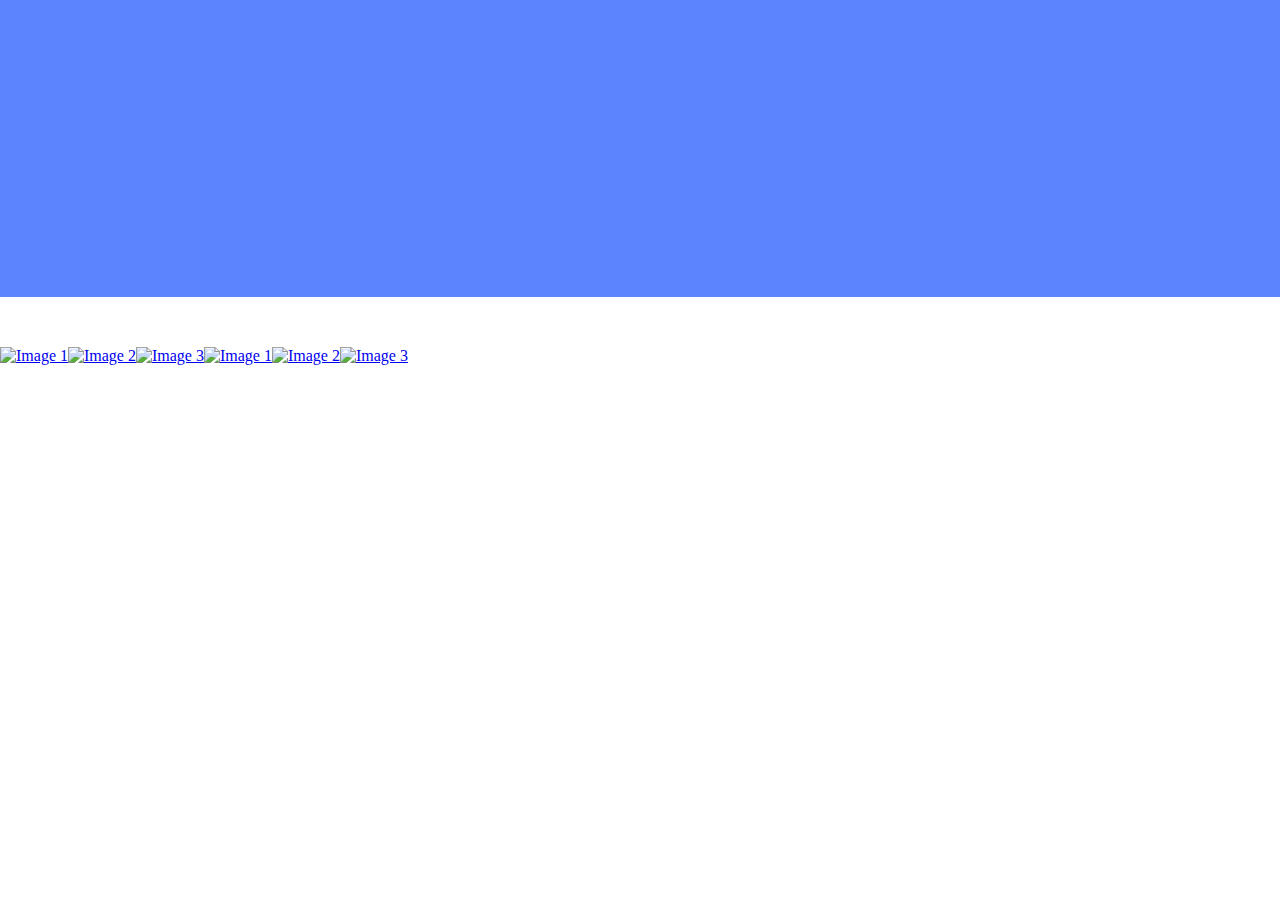
==== index.html @ 9542045f "Add close uup page working scroll" ====
<!DOCTYPE html>
<html lang="en">
<head>
    <meta charset="UTF-8">
    <meta name="viewport" content="width=device-width, initial-scale=1.0">
    <title>Scrolling Gallery</title>
    <link rel="stylesheet" href="css/styles.css">
</head>
<body>
    <div class="banner"></div>
    <div class="gallery">
        <a class="gallery-item" href="#"><img src="/Users/grantheileman/Documents/website/VercelTest/img/Subject.PNG" alt="Image 1"></a>
        <a class="gallery-item" href="#"><img src="/Users/grantheileman/Documents/website/VercelTest/img/Subject.PNG" alt="Image 2"></a>
        <a class="gallery-item" href="#"><img src="/Users/grantheileman/Documents/website/VercelTest/img/Subject.PNG" alt="Image 3"></a>
         <!-- Add more images as needed -->

        <a href="close-up.html"><img src="/Users/grantheileman/Documents/website/VercelTest/img/Subject.PNG" alt="Image 1"></a>
        <a href="close-up.html"><img src="/Users/grantheileman/Documents/website/VercelTest/img/Subject.PNG" alt="Image 2"></a>
        <a href="close-up.html"><img src="/Users/grantheileman/Documents/website/VercelTest/img/Subject.PNG" alt="Image 3"></a>
  <!-- Add more images as needed -->
    </div>


    </div>
    <script src="js/script.js"></script>
    <script src="js/imageList.js"></script>
</body>
</html>
---- css/styles.css ----
body {
    margin: 0;
    overflow: hidden;
    display: flex;
    flex-direction: column;
}

.banner {
  height: 33vh;
  background-color: #5c84ff; /* Change this to your desired color */
}

.gallery {
  display: flex;
  position: relative; /* Change from 'absolute' to 'relative' */
  margin-top: 50px; /* Add this line to position the gallery below the banner */
  white-space: nowrap;
  overflow: hidden;
}



/* Add the following styles to the existing styles.css */
.gallery img {
  width: 150px; /* Adjust the width as needed */
  height: 150px; /* Adjust the height as needed */
  object-fit: contain;
  object-position: center;
}

.image-container {
  position: relative;
}
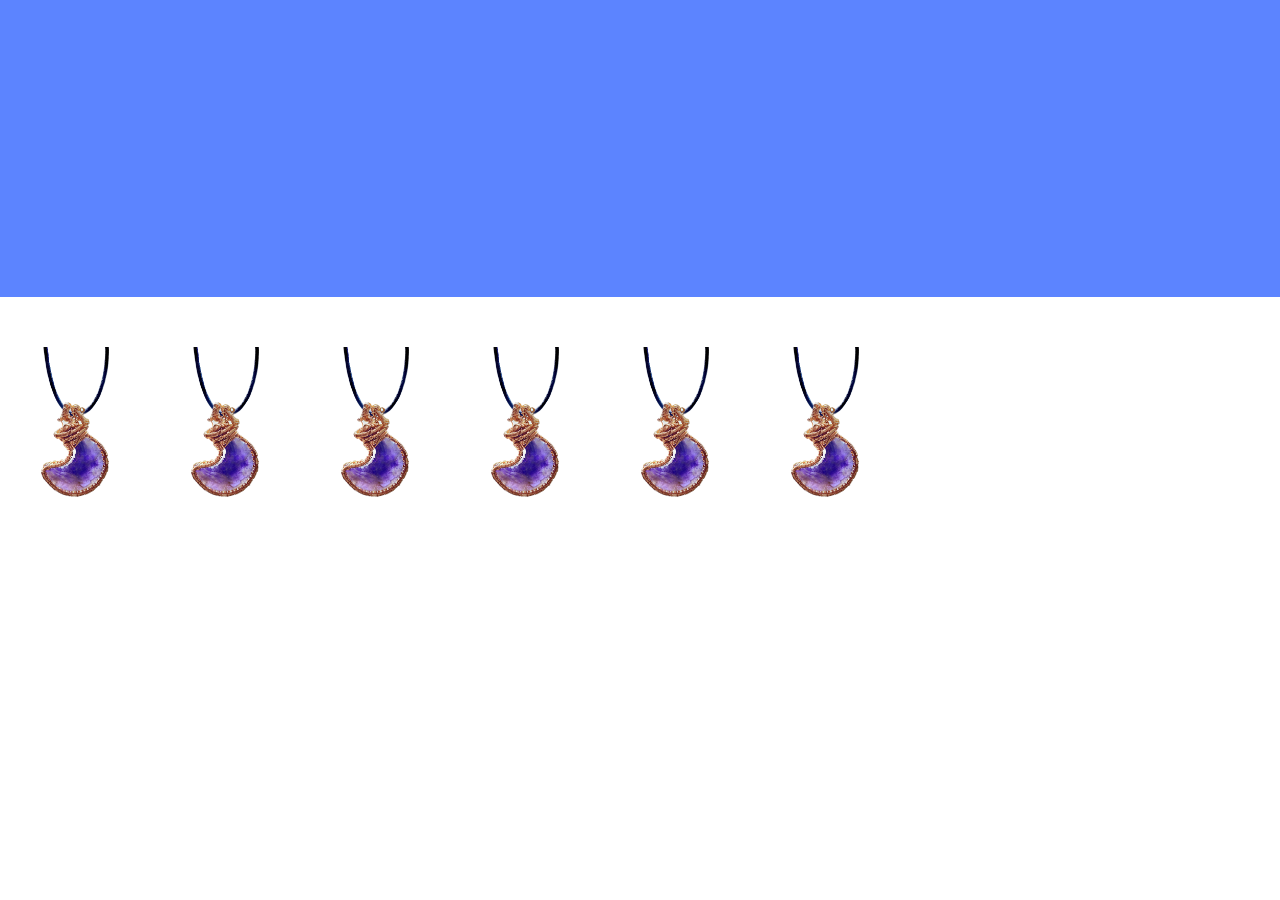
==== commit 467c622c: "corrected img path" ====
--- a/index.html
+++ b/index.html
@@ -9,14 +9,14 @@
 <body>
     <div class="banner"></div>
     <div class="gallery">
-        <a class="gallery-item" href="#"><img src="/Users/grantheileman/Documents/website/VercelTest/img/Subject.PNG" alt="Image 1"></a>
-        <a class="gallery-item" href="#"><img src="/Users/grantheileman/Documents/website/VercelTest/img/Subject.PNG" alt="Image 2"></a>
-        <a class="gallery-item" href="#"><img src="/Users/grantheileman/Documents/website/VercelTest/img/Subject.PNG" alt="Image 3"></a>
+        <a class="gallery-item" href="#"><img src="img/Subject.PNG" alt="Image 1"></a>
+        <a class="gallery-item" href="#"><img src="img/Subject.PNG" alt="Image 2"></a>
+        <a class="gallery-item" href="#"><img src="img/Subject.PNG" alt="Image 3"></a>
          <!-- Add more images as needed -->
 
-        <a href="close-up.html"><img src="/Users/grantheileman/Documents/website/VercelTest/img/Subject.PNG" alt="Image 1"></a>
-        <a href="close-up.html"><img src="/Users/grantheileman/Documents/website/VercelTest/img/Subject.PNG" alt="Image 2"></a>
-        <a href="close-up.html"><img src="/Users/grantheileman/Documents/website/VercelTest/img/Subject.PNG" alt="Image 3"></a>
+        <a href="close-up.html"><img src="img/Subject.PNG" alt="Image 1"></a>
+        <a href="close-up.html"><img src="img/Subject.PNG" alt="Image 2"></a>
+        <a href="close-up.html"><img src="img/Subject.PNG" alt="Image 3"></a>
   <!-- Add more images as needed -->
     </div>
 
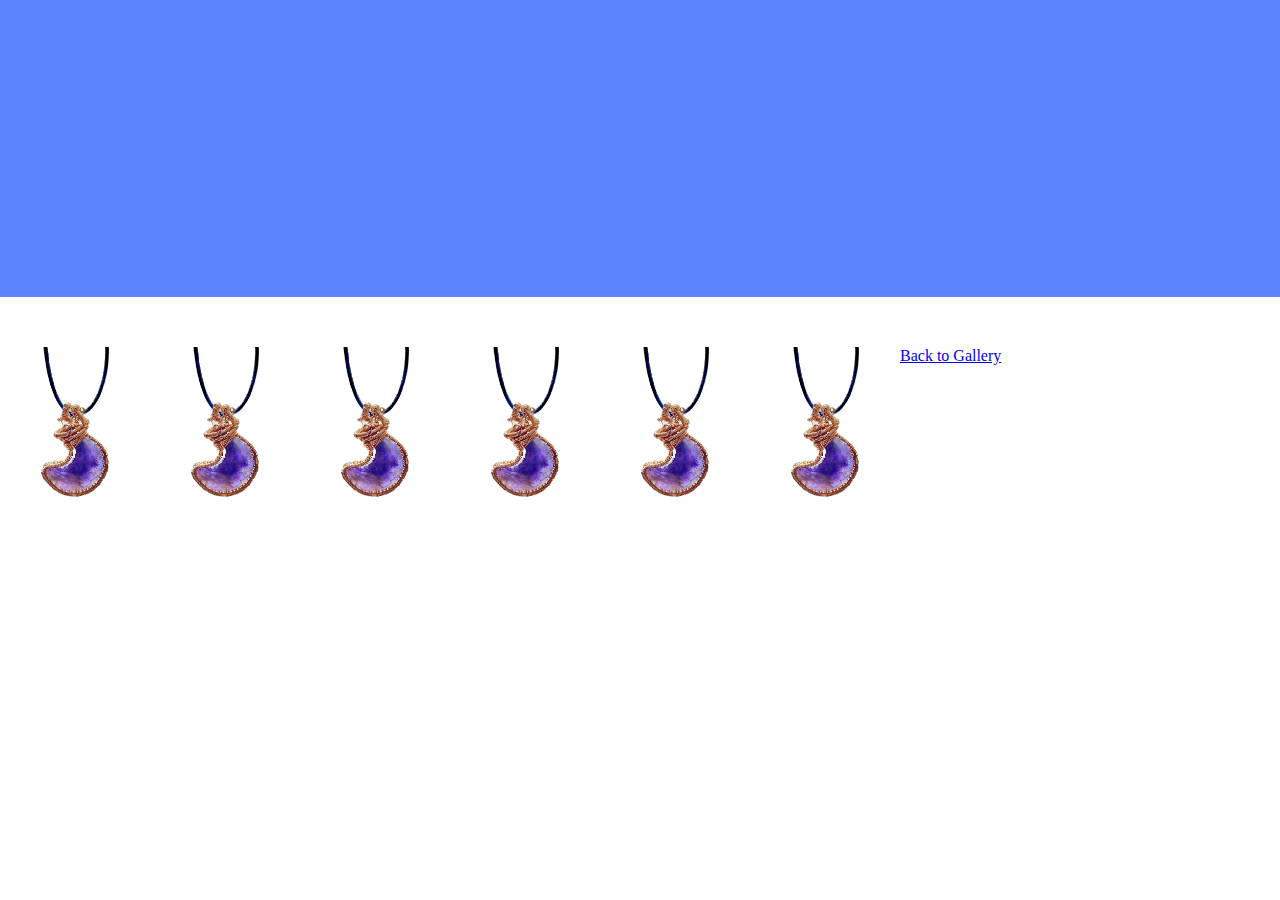
==== commit 628a7a38: "correct back to gallery button" ====
--- a/index.html
+++ b/index.html
@@ -14,10 +14,16 @@
         <a class="gallery-item" href="#"><img src="img/Subject.PNG" alt="Image 3"></a>
          <!-- Add more images as needed -->
 
+
         <a href="close-up.html"><img src="img/Subject.PNG" alt="Image 1"></a>
         <a href="close-up.html"><img src="img/Subject.PNG" alt="Image 2"></a>
         <a href="close-up.html"><img src="img/Subject.PNG" alt="Image 3"></a>
   <!-- Add more images as needed -->
+        <a class="back-link" href="my-gallery.html">Back to Gallery</a>
+
+
+
+
     </div>
 
 
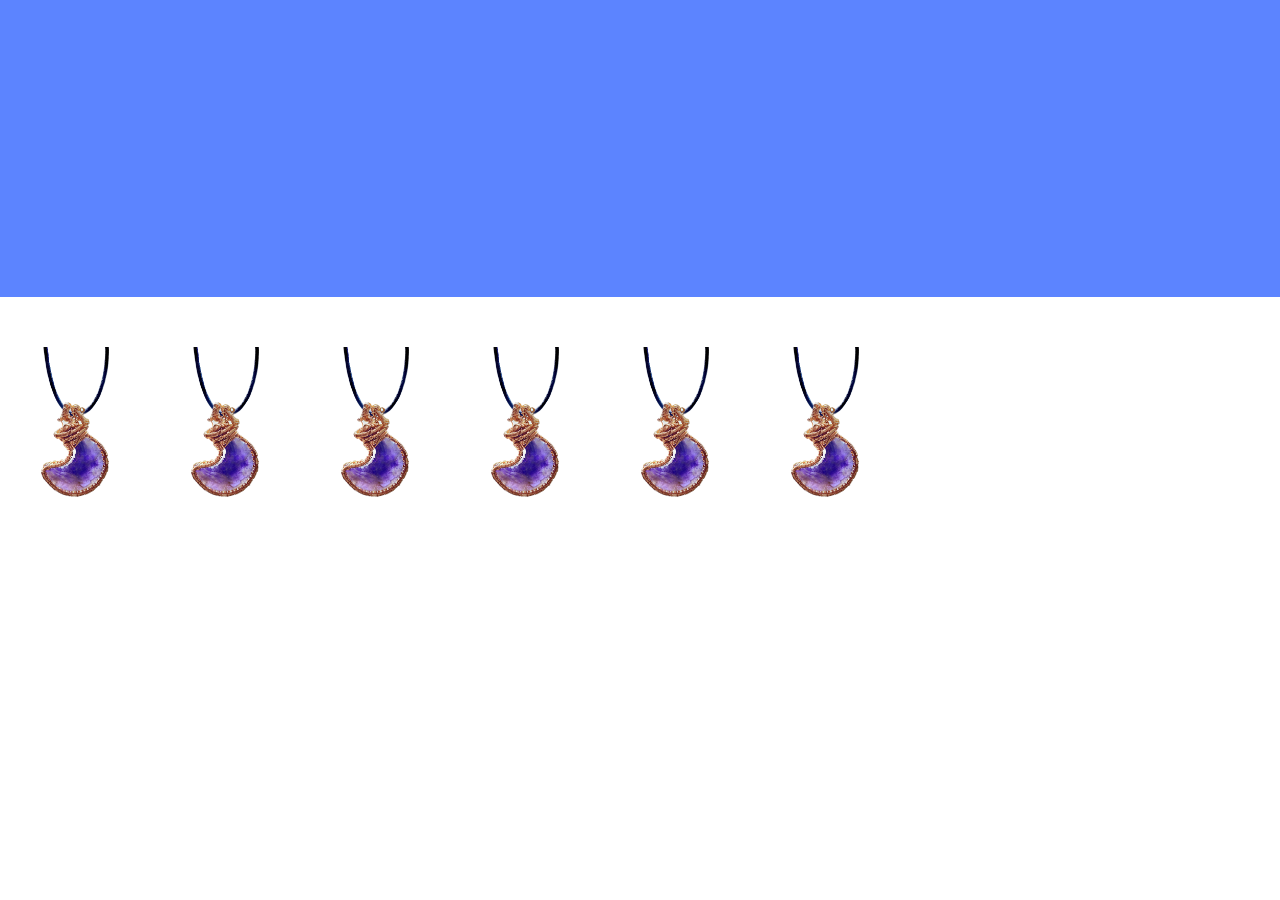
==== commit b1e6641d: "correct back to gallery button" ====
--- a/index.html
+++ b/index.html
@@ -19,9 +19,6 @@
         <a href="close-up.html"><img src="img/Subject.PNG" alt="Image 2"></a>
         <a href="close-up.html"><img src="img/Subject.PNG" alt="Image 3"></a>
   <!-- Add more images as needed -->
-        <a class="back-link" href="my-gallery.html">Back to Gallery</a>
-
-
 
 
     </div>
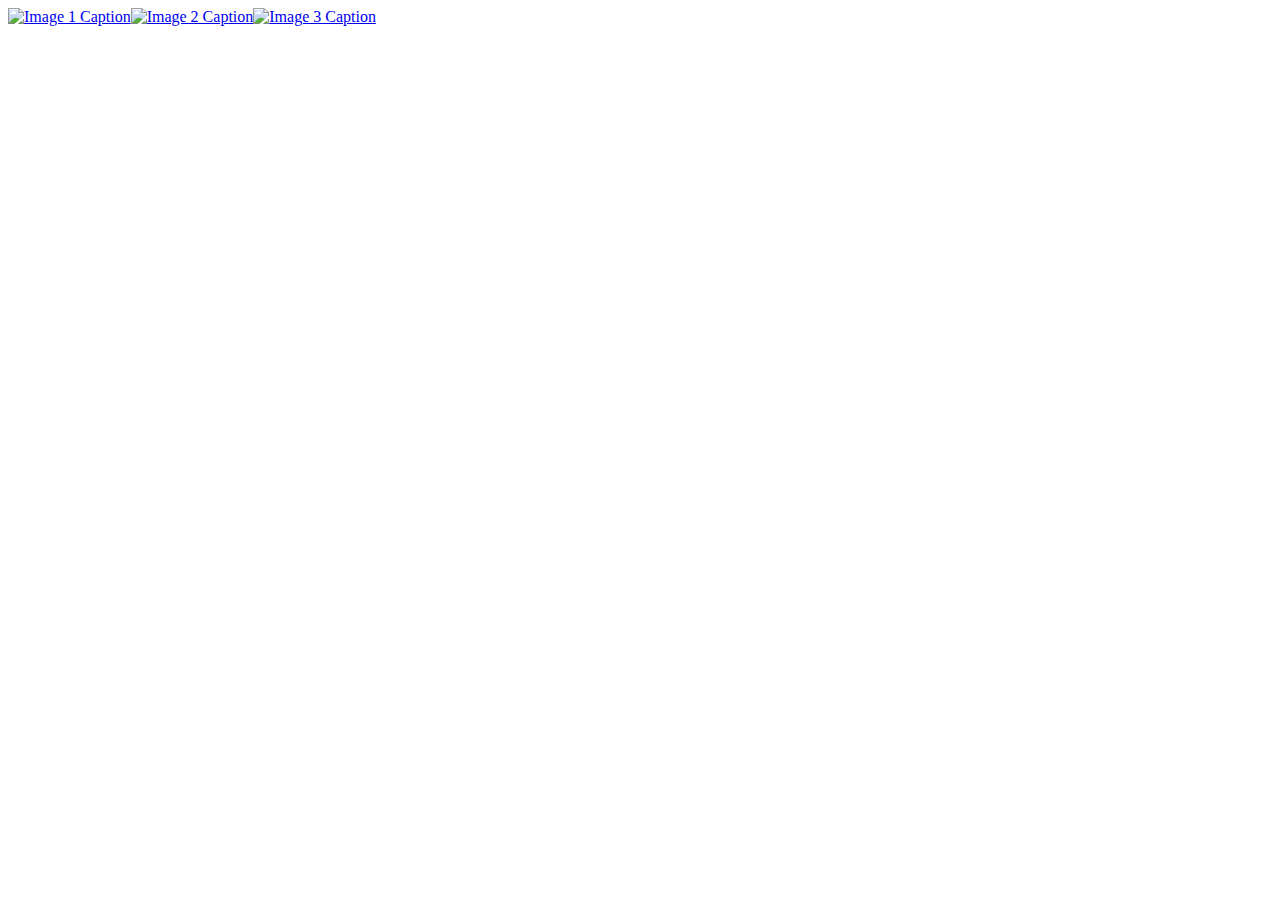
==== commit 38a61d08: "muulti close-uup.html test" ====
--- a/index.html
+++ b/index.html
@@ -1,31 +1,34 @@
 <!DOCTYPE html>
 <html lang="en">
 <head>
-    <meta charset="UTF-8">
-    <meta name="viewport" content="width=device-width, initial-scale=1.0">
-    <title>Scrolling Gallery</title>
-    <link rel="stylesheet" href="css/styles.css">
+  <meta charset="UTF-8">
+  <meta name="viewport" content="width=device-width, initial-scale=1.0">
+  <title>Gallery</title>
+  <!-- Include any additional styles or scripts for the gallery page -->
 </head>
 <body>
-    <div class="banner"></div>
-    <div class="gallery">
-        <a class="gallery-item" href="#"><img src="img/Subject.PNG" alt="Image 1"></a>
-        <a class="gallery-item" href="#"><img src="img/Subject.PNG" alt="Image 2"></a>
-        <a class="gallery-item" href="#"><img src="img/Subject.PNG" alt="Image 3"></a>
-         <!-- Add more images as needed -->
+  <div class="gallery" id="gallery"></div>
 
+  <script>
+    // Array of image objects
+    const images = [
+      { src: 'image1.jpg', caption: 'Image 1 Caption' },
+      { src: 'image2.jpg', caption: 'Image 2 Caption' },
+      { src: 'image3.jpg', caption: 'Image 3 Caption' },
+      // Add more images as needed
+    ];
 
-        <a href="close-up.html"><img src="img/Subject.PNG" alt="Image 1"></a>
-        <a href="close-up.html"><img src="img/Subject.PNG" alt="Image 2"></a>
-        <a href="close-up.html"><img src="img/Subject.PNG" alt="Image 3"></a>
-  <!-- Add more images as needed -->
-
-
-    </div>
-
-
-    </div>
-    <script src="js/script.js"></script>
-    <script src="js/imageList.js"></script>
+    // Generate the gallery HTML based on the array of image objects
+    const gallery = document.getElementById('gallery');
+    images.forEach((image, index) => {
+      const link = document.createElement('a');
+      link.href = `close-up.html?image=${index}`; // Include the query parameter
+      const img = document.createElement('img');
+      img.src = image.src;
+      img.alt = image.caption;
+      link.appendChild(img);
+      gallery.appendChild(link);
+    });
+  </script>
 </body>
 </html>
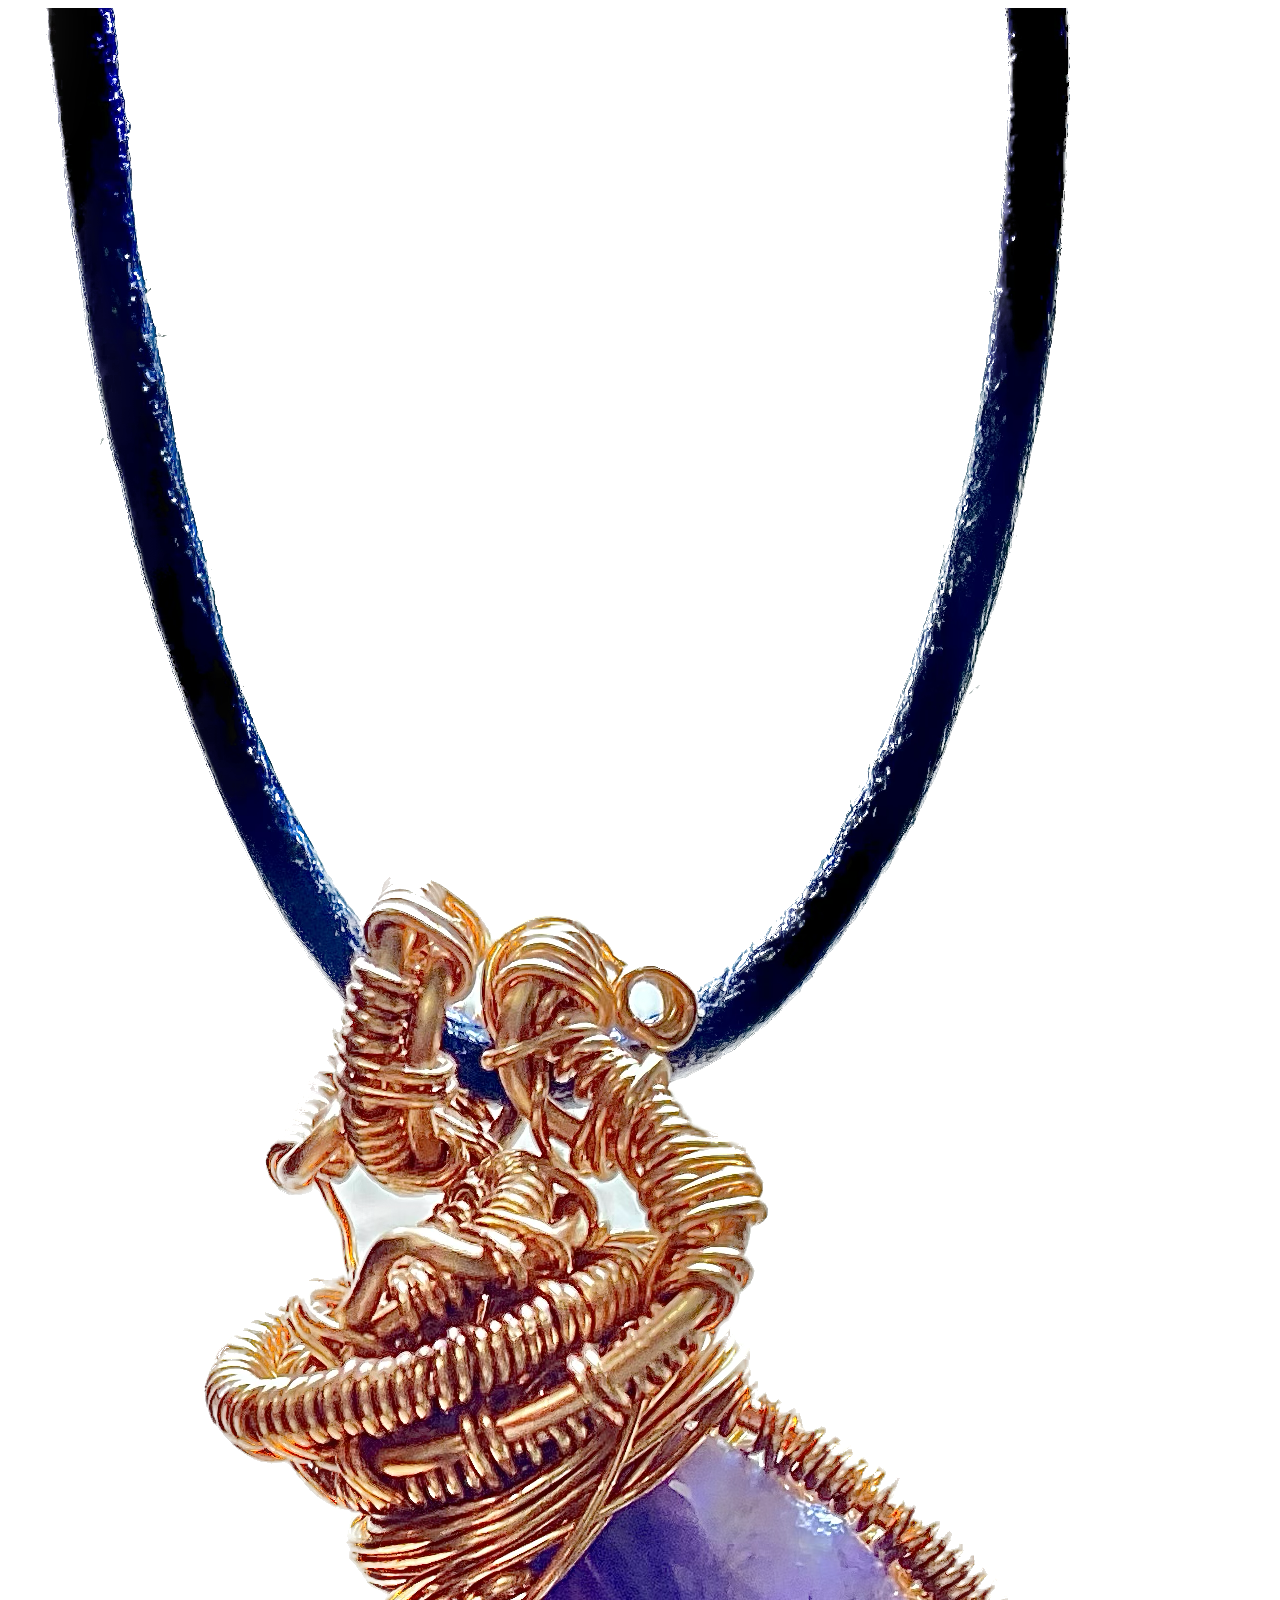
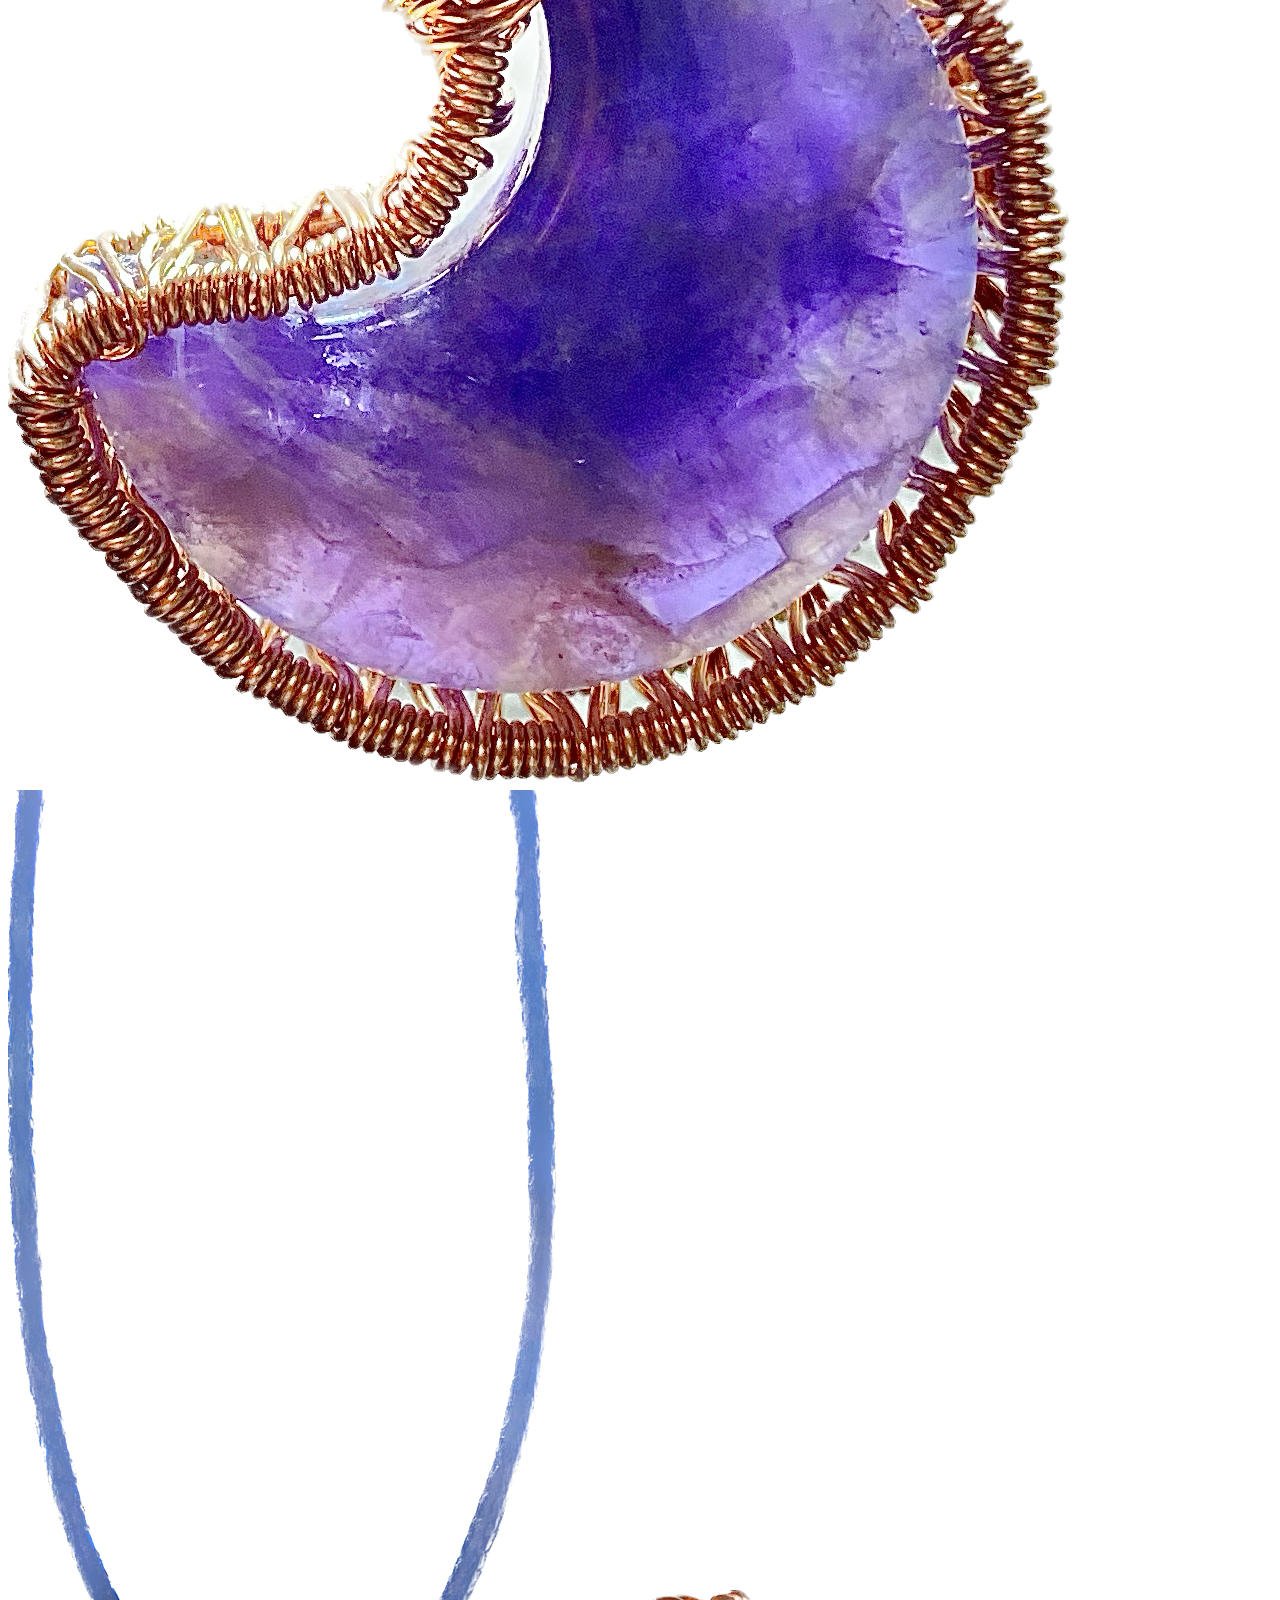
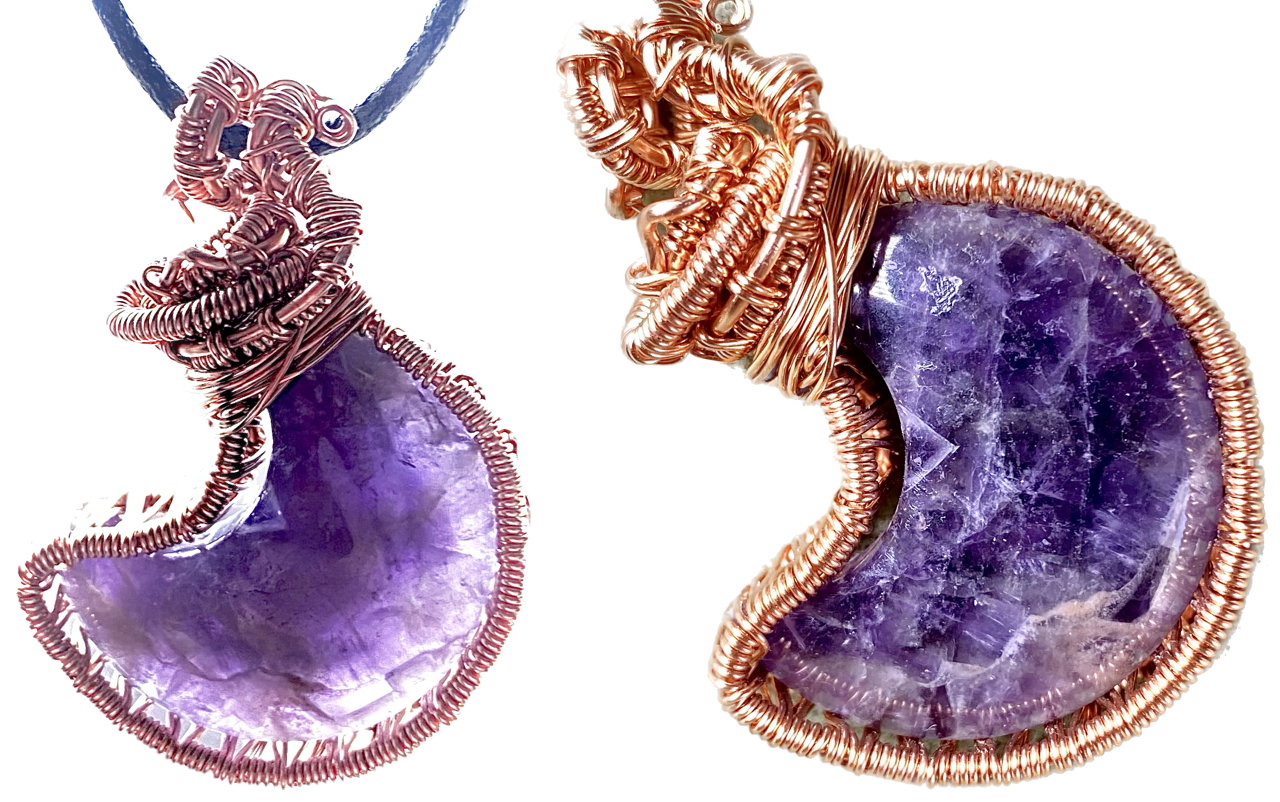
==== commit 294ca9ce: "muulti close-uup.html test" ====
--- a/index.html
+++ b/index.html
@@ -12,9 +12,9 @@
   <script>
     // Array of image objects
     const images = [
-      { src: 'image1.jpg', caption: 'Image 1 Caption' },
-      { src: 'image2.jpg', caption: 'Image 2 Caption' },
-      { src: 'image3.jpg', caption: 'Image 3 Caption' },
+      { src: '/img/Subject.PNG', caption: 'Image 1 Caption' },
+      { src: '/img/Subject 2.PNG', caption: 'Image 2 Caption' },
+      { src: '/img/Subject 3.PNG', caption: 'Image 3 Caption' },
       // Add more images as needed
     ];
 
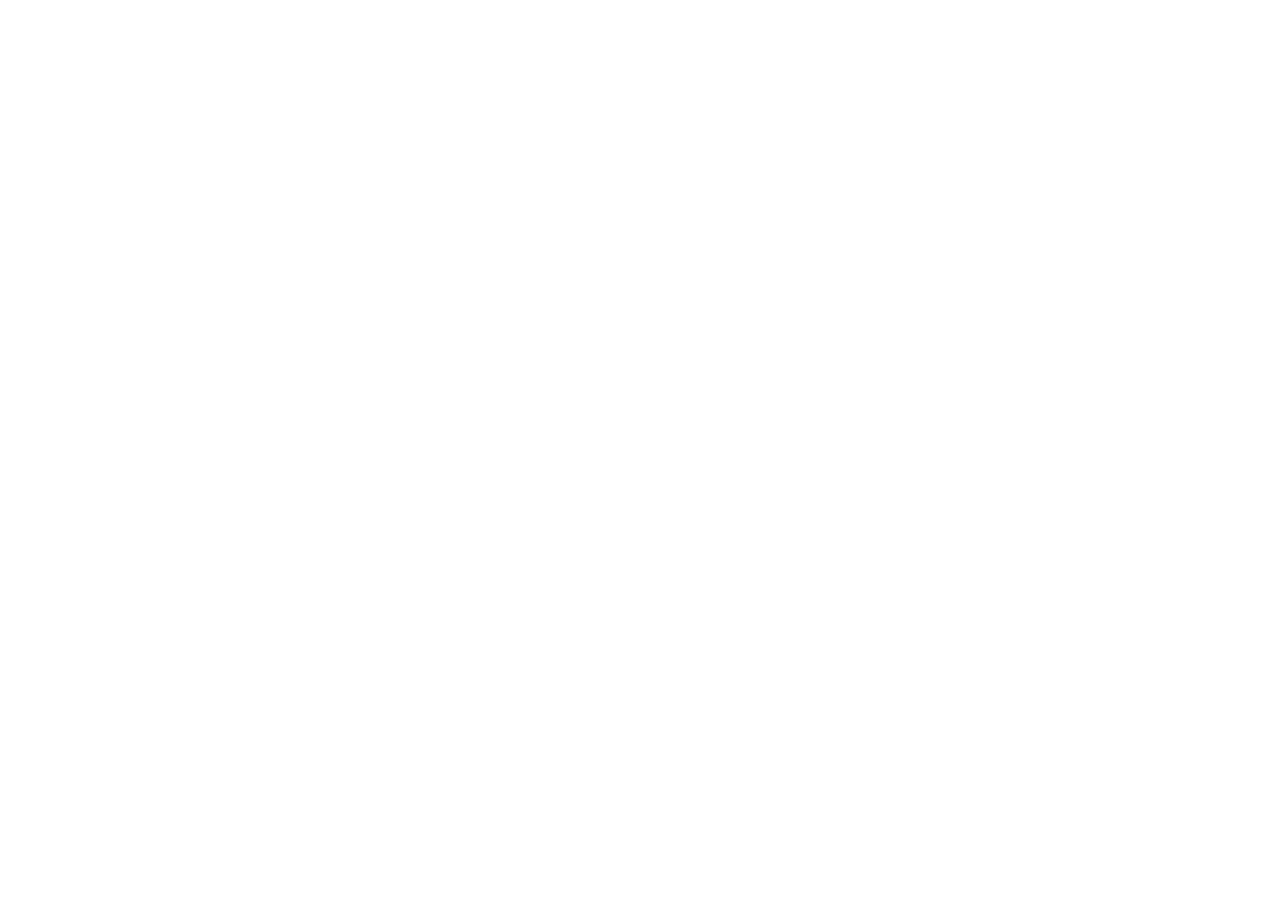
==== commit 51dc7c1a: "might haave messed it uup here" ====
--- a/index.html
+++ b/index.html
@@ -3,32 +3,11 @@
 <head>
   <meta charset="UTF-8">
   <meta name="viewport" content="width=device-width, initial-scale=1.0">
-  <title>Gallery</title>
-  <!-- Include any additional styles or scripts for the gallery page -->
+  <title>Welcome Animation</title>
+  <link rel="stylesheet" href="styles.css">
 </head>
 <body>
-  <div class="gallery" id="gallery"></div>
-
-  <script>
-    // Array of image objects
-    const images = [
-      { src: '/img/Subject.PNG', caption: 'Image 1 Caption' },
-      { src: '/img/Subject 2.PNG', caption: 'Image 2 Caption' },
-      { src: '/img/Subject 3.PNG', caption: 'Image 3 Caption' },
-      // Add more images as needed
-    ];
-
-    // Generate the gallery HTML based on the array of image objects
-    const gallery = document.getElementById('gallery');
-    images.forEach((image, index) => {
-      const link = document.createElement('a');
-      link.href = `close-up.html?image=${index}`; // Include the query parameter
-      const img = document.createElement('img');
-      img.src = image.src;
-      img.alt = image.caption;
-      link.appendChild(img);
-      gallery.appendChild(link);
-    });
-  </script>
+  <canvas id="patternCanvas"></canvas>
+  <script src="script.js"></script>
 </body>
 </html>
